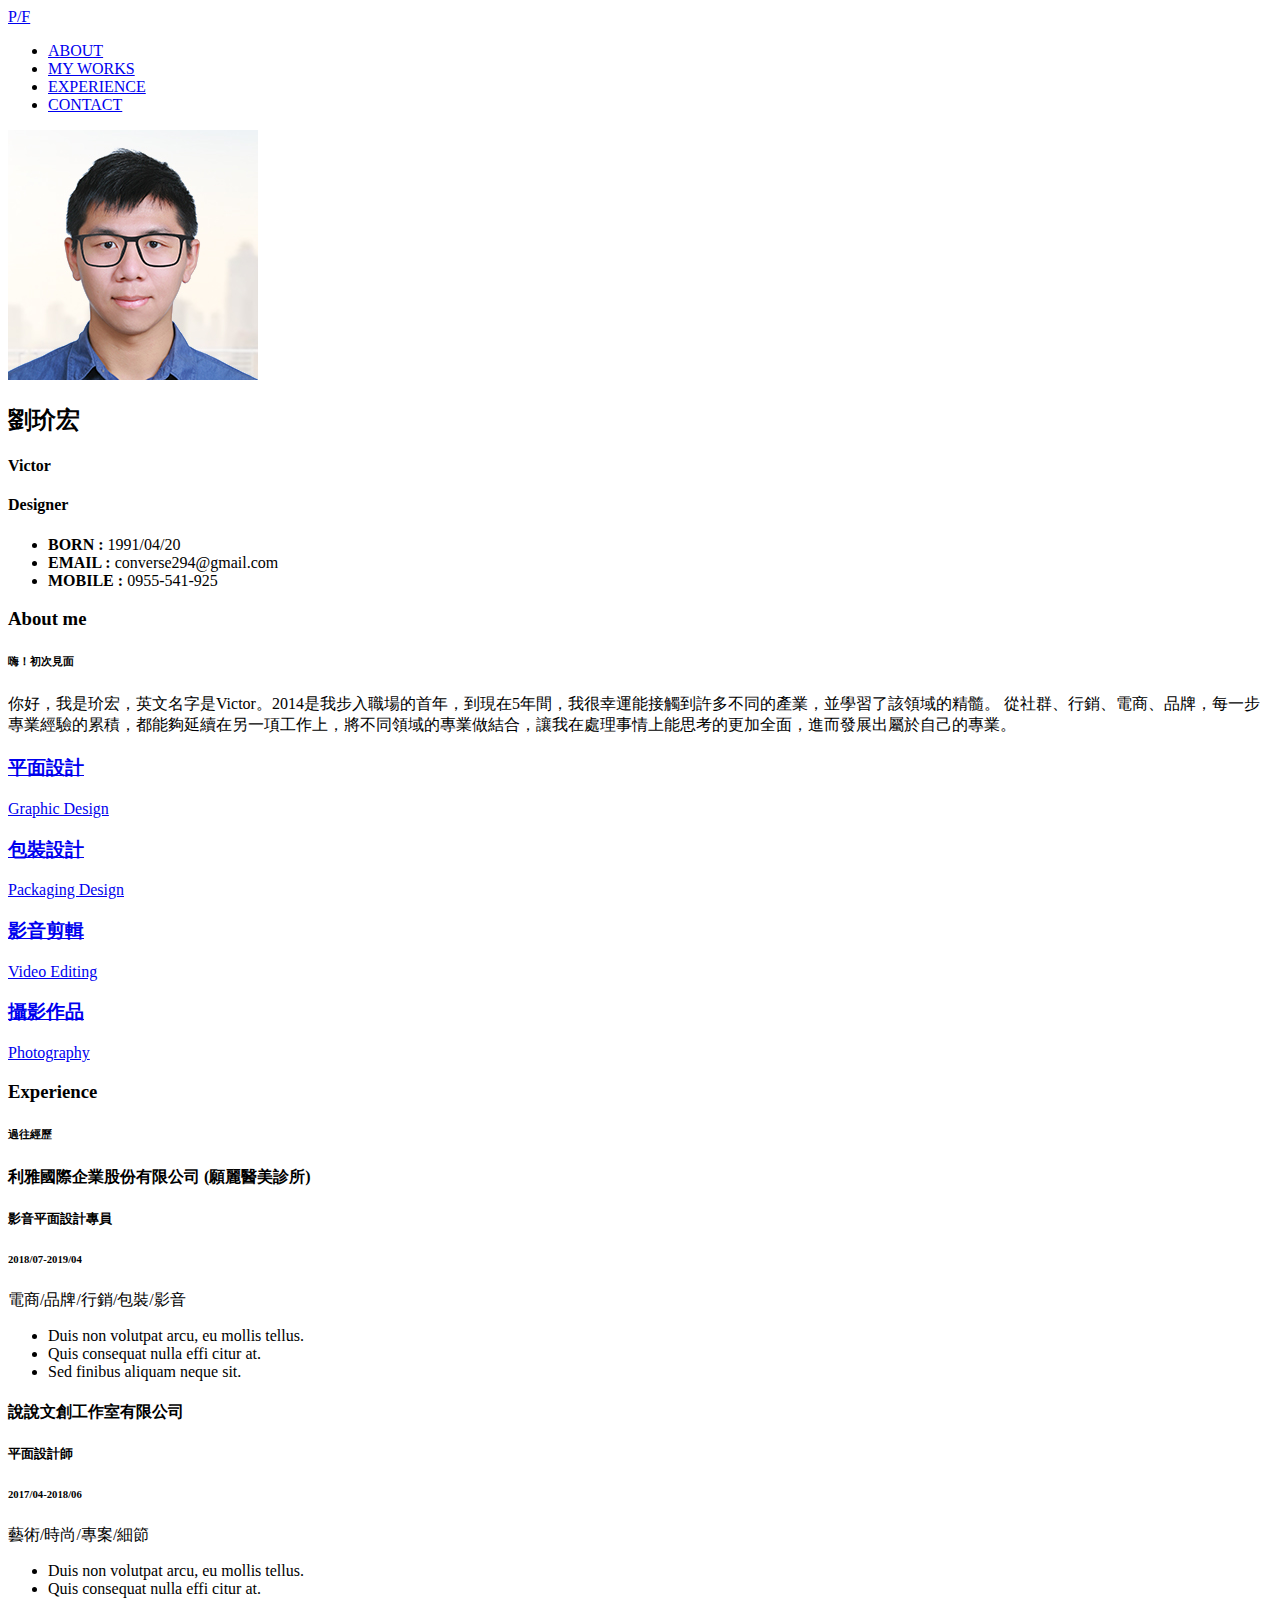
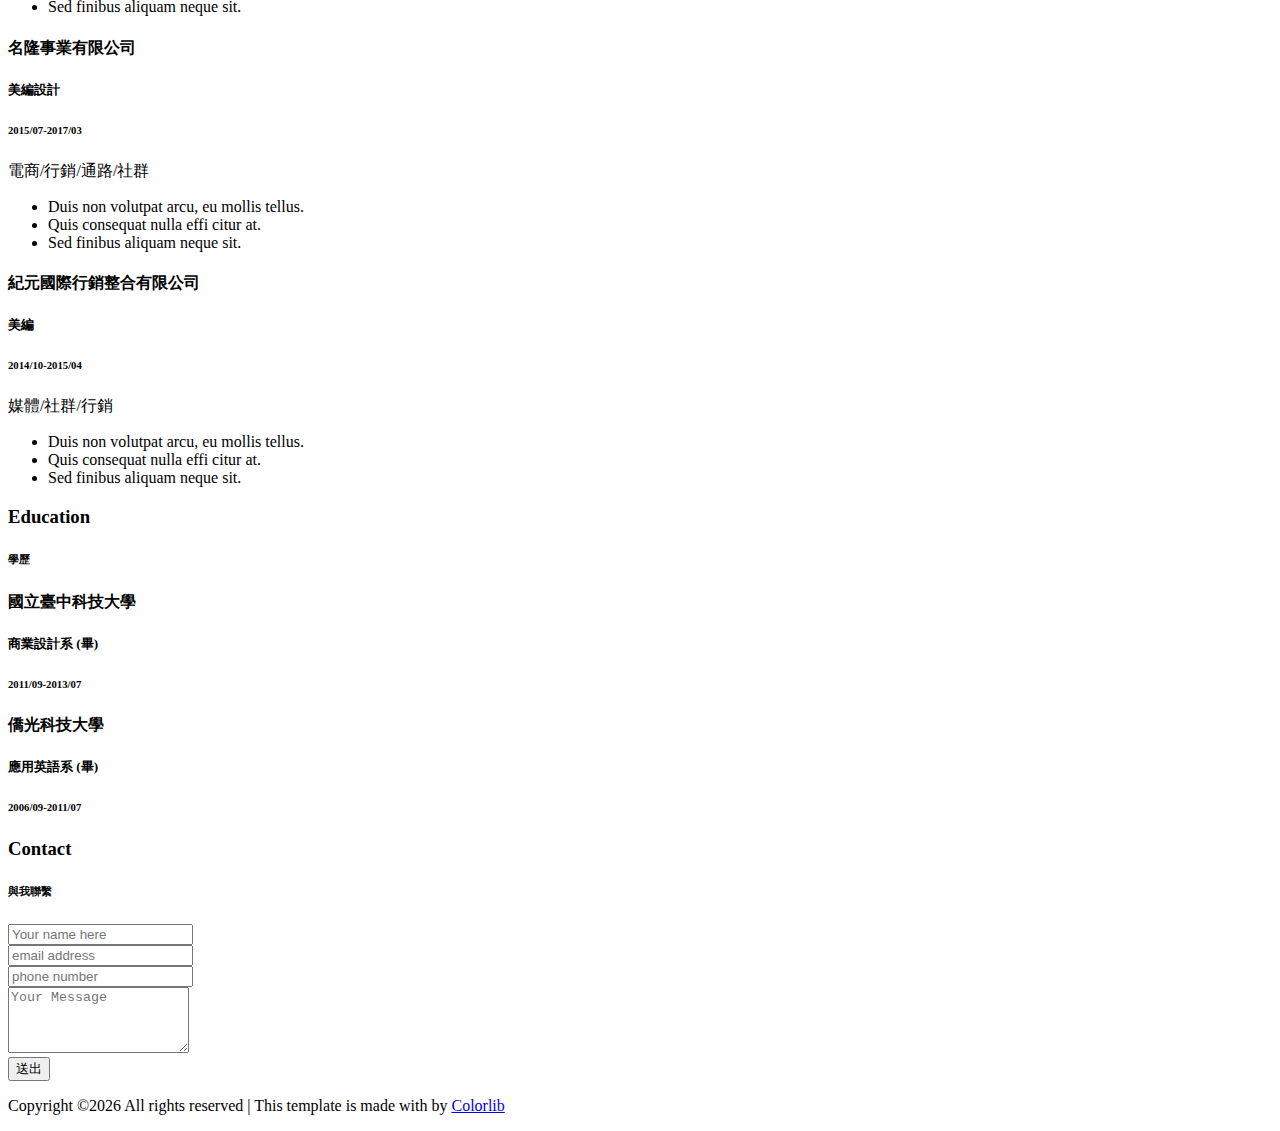
==== index.html @ 8703dfc8 "Add files via upload" ====
<!DOCTYPE HTML>
<html lang="en">
<head>
	<title>Victor's Portfolio</title>
	<meta http-equiv="X-UA-Compatible" content="IE=edge">
    <meta name="viewport" content="width=device-width, initial-scale=1">
	<meta charset="UTF-8">
	
	
	<!-- Font -->
	
	<link href="https://fonts.googleapis.com/css?family=Noto+Sans+TC&display=swap" rel="stylesheet">
	
	<!-- Stylesheets -->
	
	<link href="common-css/bootstrap.css" rel="stylesheet">
	
	<link href="common-css/ionicons.css" rel="stylesheet">
	
	<link href="common-css/fluidbox.min.css" rel="stylesheet">
	
	<link href="01-cv-portfolio/css/styles.css" rel="stylesheet">
	
	<link href="01-cv-portfolio/css/responsive.css" rel="stylesheet">
	
	<link rel="stylesheet" href="https://use.fontawesome.com/releases/v5.7.0/css/all.css" integrity="sha384-lZN37f5QGtY3VHgisS14W3ExzMWZxybE1SJSEsQp9S+oqd12jhcu+A56Ebc1zFSJ" crossorigin="anonymous">
	
</head>
<body>
	
<header class="main_h">

    <div class="row">
        <a class="logo" href="#">P/F</a>

        <div class="mobile-toggle">
            <span></span>
            <span></span>
            <span></span>
        </div>

        <nav>
            <ul>
                <li><a href="#about">ABOUT</a></li>
                <li><a href="works.html">MY WORKS</a></li>
                <li><a href="#experience">EXPERIENCE</a></li>
                <li><a href="#contact">CONTACT</a></li>
            </ul>
        </nav>

    </div> <!-- / row -->

</header>	

	
	<section class="intro-section">
		<div class="container">
			<div class="row">
				<div class="col-md-1 col-lg-2"></div>
				<div class="col-md-10 col-lg-8">
					<div class="intro">
						<div class="profile-img"><img src="images/profile-1-250x250.jpg" alt=""></div>
						<h2><b>劉玠宏</b></h2><p><h4>Victor</h4></p>
						<h4 class="font-yellow">Designer</h4>
						<ul class="information margin-tb-30">
							<li><b>BORN : </b>1991/04/20</li>
							<li><b>EMAIL : </b>converse294@gmail.com</li>
							<li><b>MOBILE : </b>0955-541-925</li>
						</ul>
					</div><!-- intro -->
				</div><!-- col-sm-8 -->
			</div><!-- row -->
		</div><!-- container -->
	</section><!-- intro-section -->
	

	
	<!-------->

	<!-------->
	
	<section class="about-section section" id="about">
		<div class="container">
			<div class="row">
				<div class="col-sm-4">
					<div class="heading">
						<h3><b>About me</b></h3>
						<h6 class="font-lite-black"><b>嗨！初次見面</b></h6>
					</div>
				</div><!-- col-sm-4 -->
				<div class="col-sm-8">
					<p class="margin-b-50">你好，我是玠宏，英文名字是Victor。2014是我步入職場的首年，到現在5年間，我很幸運能接觸到許多不同的產業，並學習了該領域的精髓。
						從社群、行銷、電商、品牌，每一步專業經驗的累積，都能夠延續在另一項工作上，將不同領域的專業做結合，讓我在處理事情上能思考的更加全面，進而發展出屬於自己的專業。</p>			
				</div><!-- col-sm-8 -->	
			</div><!-- row -->
		</div><!-- container -->
	</section><!-- about-section -->
		
	<section id="skills">
		<div class="row skills">
		<div class="col-md-3 text-center">
			<div class="icon">
				<i class="fab fa-accusoft"></i>
			</div>
			<a href="works.html">
			<h3>平面設計</h3>
			<p>Graphic Design</p>
			</a>
			</div>
		<div class="col-md-3 text-center">
			<div class="icon">
				<i class="fab fa-affiliatetheme"></i>
			</div>
			<a href="works.html">
			<h3>包裝設計</h3>
			<p>Packaging Design</p>
			</a>
			</div>
		<div class="col-md-3 text-center">
			<div class="icon">
				<i class="fas fa-cannabis"></i>
			</div>
			<a href="works.html">
			<h3>影音剪輯</h3>
			<p>Video Editing</p>
			</a>
			</div>
		<div class="col-md-3 text-center">
			<div class="icon">
				<i class="fas fa-cannabis"></i>
			</div>
			<a href="works.html">
			<h3>攝影作品</h3>
			<p>Photography</p>
			</a>
			</div>		
		
		</div>
		
				
</section>
	
	<section class="experience-section section" id="experience">
		<div class="container">
			<div class="row">
				<div class="col-sm-4">
					<div class="heading">
						<h3><b>Experience</b></h3>
						<h6 class="font-lite-black"><b>過往經歷</b></h6>
					</div>
				</div><!-- col-sm-4 -->
				<div class="col-sm-8">
				
					<div class="experience margin-b-50">
						<h4><b>利雅國際企業股份有限公司 (願麗醫美診所)</b></h4>
						<h5 class="font-yellow"><b>影音平面設計專員</b></h5>
						<h6 class="margin-t-10">2018/07-2019/04</h6>
						<p class="font-semi-white margin-tb-30">電商/品牌/行銷/包裝/影音 </p>
						<ul class="list margin-b-30">
							<li>Duis non volutpat arcu, eu mollis tellus.</li>
							<li>Quis consequat nulla effi citur at.</li>
							<li>Sed finibus aliquam neque sit.</li>
						</ul>
					</div><!-- experience -->
					
					<div class="experience margin-b-50">
						<h4><b>說說文創工作室有限公司</b></h4>
						<h5 class="font-yellow"><b>平面設計師</b></h5>
						<h6 class="margin-t-10">2017/04-2018/06</h6>
						<p class="font-semi-white margin-tb-30">藝術/時尚/專案/細節 </p>
						<ul class="list margin-b-30">
							<li>Duis non volutpat arcu, eu mollis tellus.</li>
							<li>Quis consequat nulla effi citur at.</li>
							<li>Sed finibus aliquam neque sit.</li>
						</ul>
					</div><!-- experience -->
					
					<div class="experience margin-b-50">
						<h4><b>名隆事業有限公司</b></h4>
						<h5 class="font-yellow"><b>美編設計</b></h5>
						<h6 class="margin-t-10">2015/07-2017/03</h6>
						<p class="font-semi-white margin-tb-30">電商/行銷/通路/社群 </p>
						<ul class="list margin-b-30">
							<li>Duis non volutpat arcu, eu mollis tellus.</li>
							<li>Quis consequat nulla effi citur at.</li>
							<li>Sed finibus aliquam neque sit.</li>
						</ul>
					</div><!-- experience -->
					
					<div class="experience margin-b-50">
						<h4><b>紀元國際行銷整合有限公司</b></h4>
						<h5 class="font-yellow"><b>美編</b></h5>
						<h6 class="margin-t-10">2014/10-2015/04</h6>
						<p class="font-semi-white margin-tb-30">媒體/社群/行銷 </p>
						<ul class="list margin-b-30">
							<li>Duis non volutpat arcu, eu mollis tellus.</li>
							<li>Quis consequat nulla effi citur at.</li>
							<li>Sed finibus aliquam neque sit.</li>
						</ul>
					</div><!-- experience -->
					
				</div><!-- col-sm-8 -->
			</div><!-- row -->
		</div><!-- container -->
		
	</section><!-- experience-section -->
	
	<section class="education-section section">
		<div class="container">
			<div class="row">
				<div class="col-sm-4">
					<div class="heading">
						<h3><b>Education</b></h3>
						<h6 class="font-lite-black"><b>學歷</b></h6>
					</div>
				</div><!-- col-sm-4 -->
				<div class="col-sm-8">
					<div class="education-wrapper">
						<div class="education margin-b-50">
							<h4><b>國立臺中科技大學</b></h4>
							<h5 class="font-yellow"><b>商業設計系 (畢)</b></h5>
							<h6 class="font-lite-black margin-t-10">2011/09-2013/07</h6>
						</div><!-- education -->
						
						<div class="education margin-b-50">
							<h4><b>僑光科技大學</b></h4>
							<h5 class="font-yellow"><b>應用英語系 (畢)</b></h5>
							<h6 class="font-lite-black margin-t-10">2006/09-2011/07</h6>
						</div><!-- education -->
						
					</div><!-- education-wrapper -->
				</div><!-- col-sm-8 -->
			</div><!-- row -->
		</div><!-- container -->
		
	</section><!-- about-section -->
	

	<section class="education-section section" id="contact">
		<div class="container">
			<div class="row">
				<div class="col-sm-4">
					<div class="heading">
						<h3><b>Contact</b></h3>
						<h6 class="font-lite-black"><b>與我聯繫</b></h6>
					</div>
				</div><!-- col-sm-4 -->
		<div class="row">
		<div class="col-md">
		<form class="contact-form">
		<div class="form-group">
		<input type="text" class="form-control" placeholder="Your name here">
		</div>
		<div class="form-group">
		<input type="email" class="form-control" placeholder="email address">
		</div>
		<div class="form-group">
		<input id="telNo" type="tel" class="form-control" placeholder="phone number">
		</div>
		<div class="form-group">
		<textarea class="form-control" rows="4" placeholder="Your Message"></textarea> 
		</div>
			<button type="submit" class="btn btn-primary" >送出</button>
		</form>	
		</div>

		</div>
				
			</div><!-- row -->
		</div><!-- container -->
		
	</section><!-- about-section -->	
	
	
	<footer>
		<p class="copyright">
			<!-- Link back to Colorlib can't be removed. Template is licensed under CC BY 3.0. -->
Copyright &copy;<script>document.write(new Date().getFullYear());</script> All rights reserved | This template is made with <i class="ion-heart" aria-hidden="true"></i> by <a href="https://colorlib.com" target="_blank">Colorlib</a>
<!-- Link back to Colorlib can't be removed. Template is licensed under CC BY 3.0. -->
		</p>


	</footer>
	
	
	<!-- SCIPTS -->
	
	<script src="common-js/jquery-3.2.1.min.js"></script>
	
	<script src="common-js/tether.min.js"></script>
	
	<script src="common-js/bootstrap.js"></script>
	
	<script src="common-js/isotope.pkgd.min.js"></script>
	
	<script src="common-js/jquery.waypoints.min.js"></script>
	
	<script src="common-js/progressbar.min.js"></script>
	
	<script src="common-js/jquery.fluidbox.min.js"></script>
	
	<script src="common-js/scripts.js"></script>
	
	<script  src="script.js"></script>

</body>
</html>
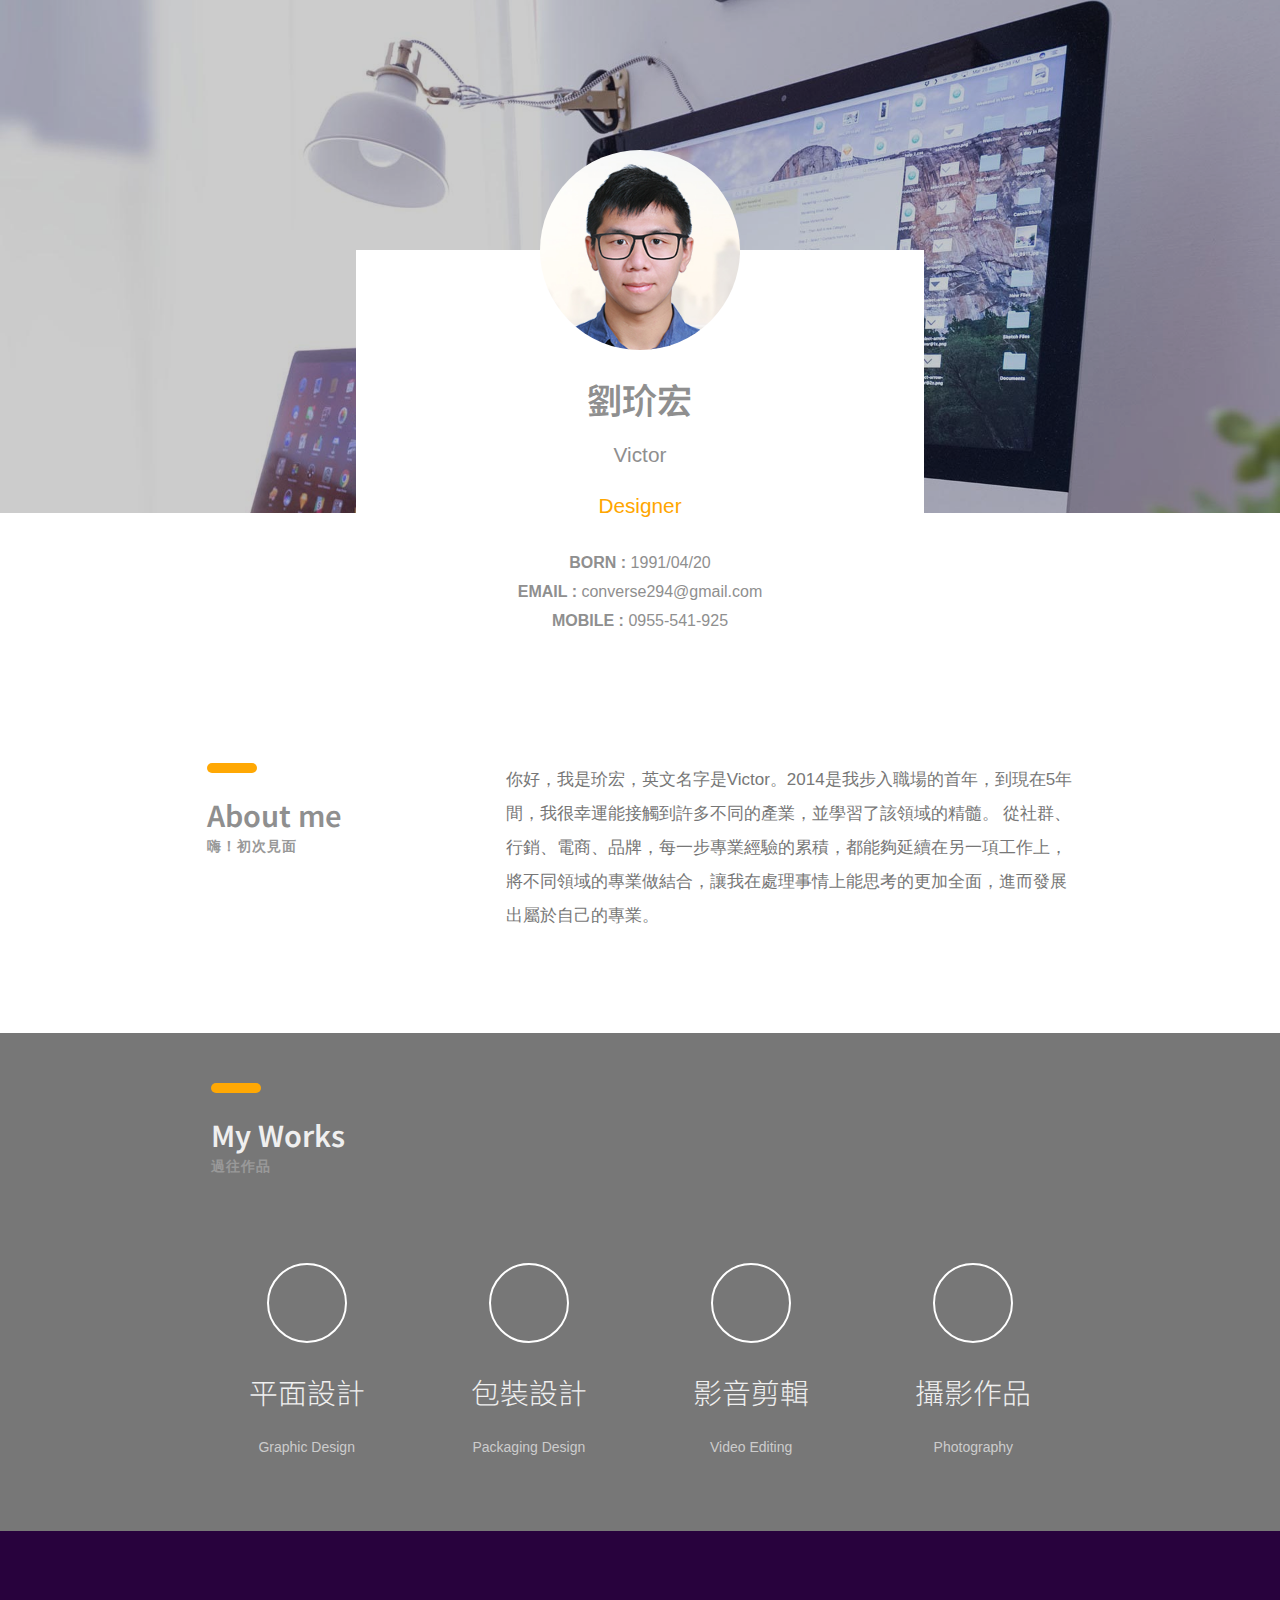
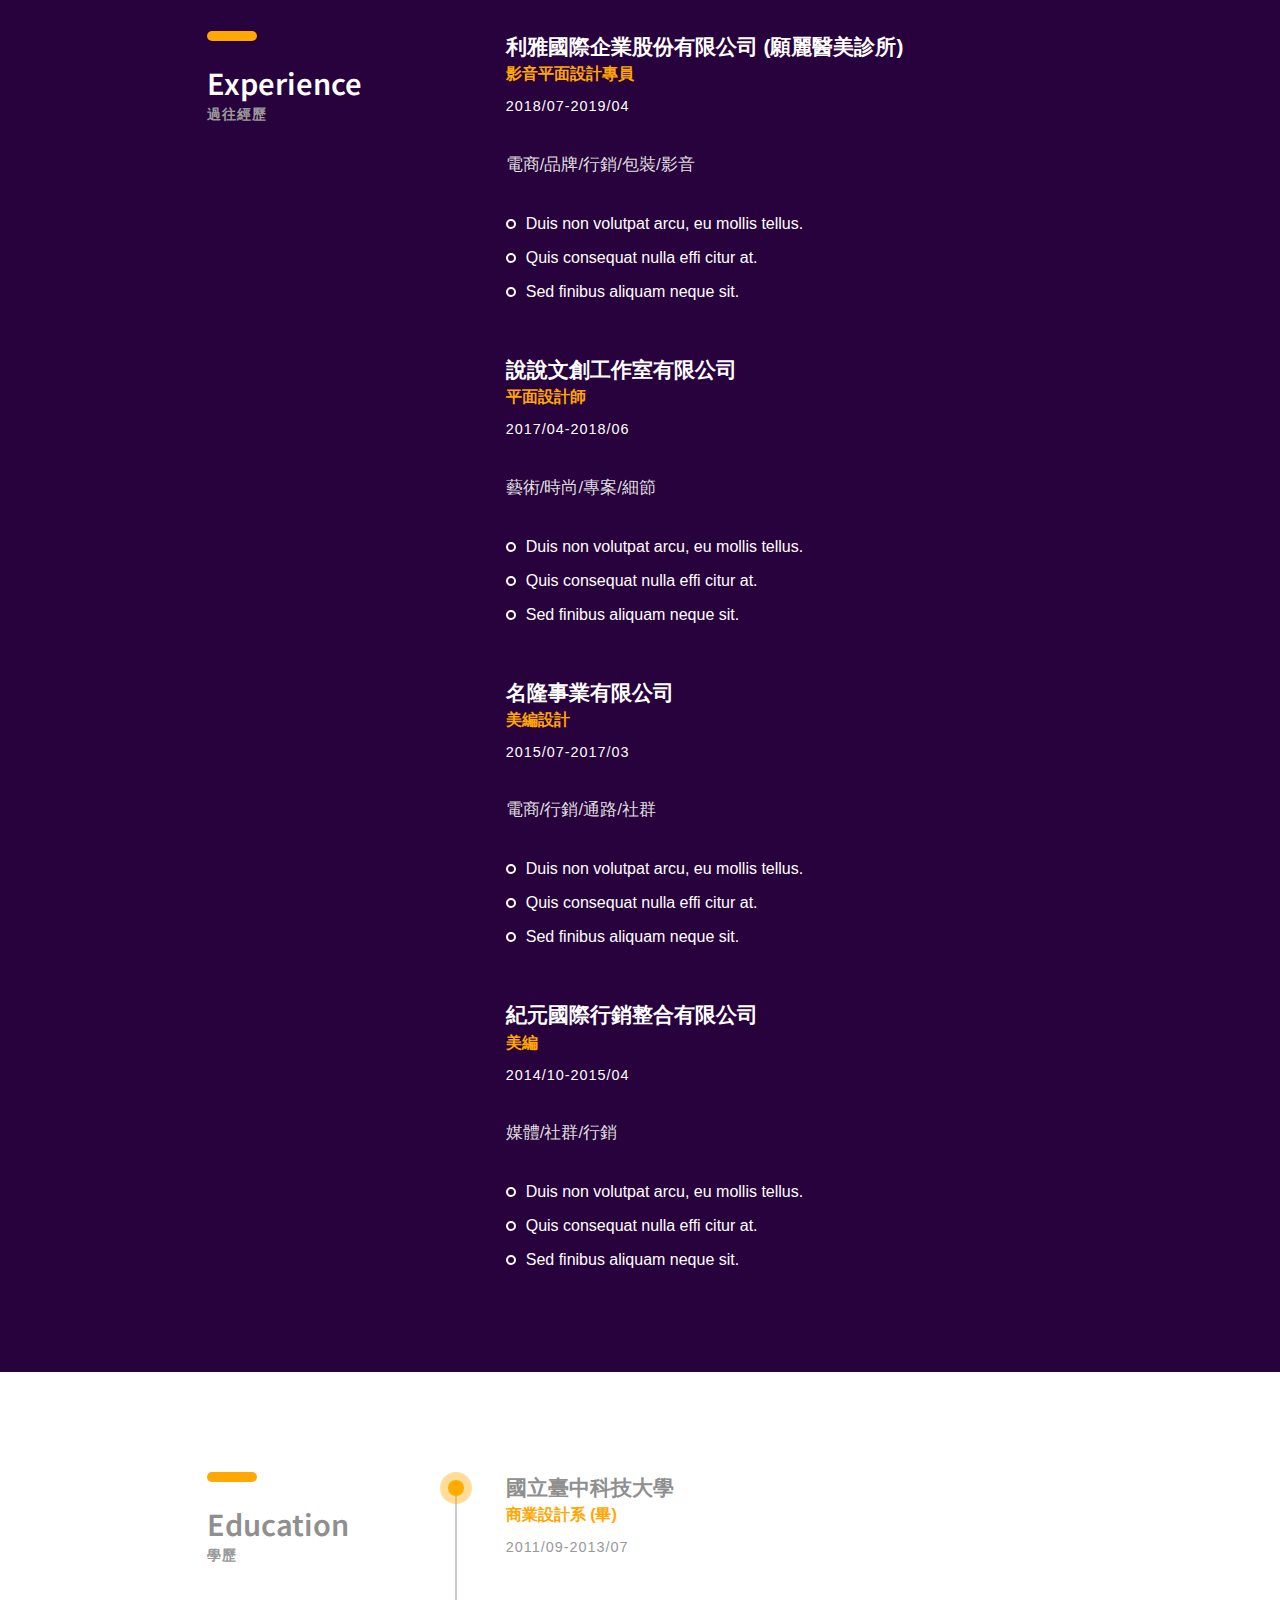
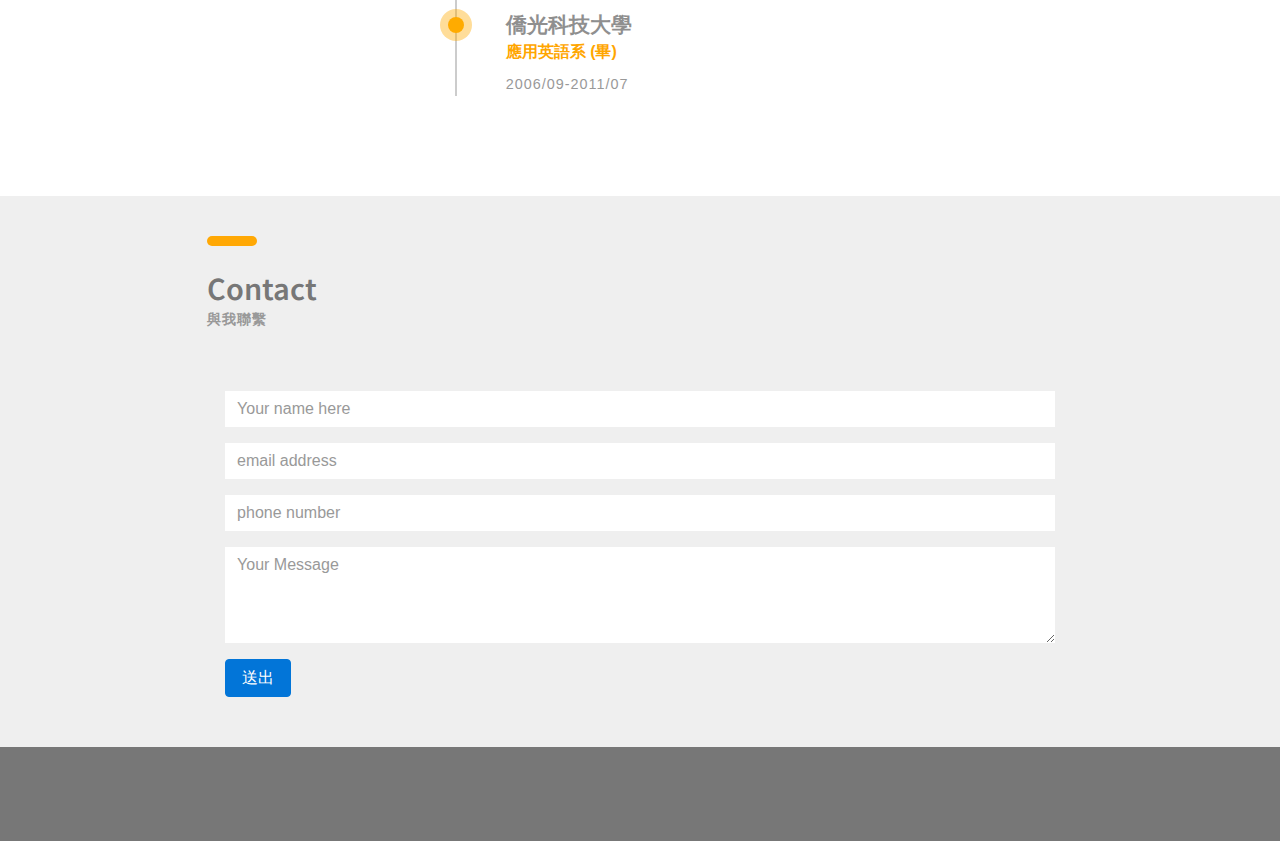
==== commit 7bb71345: "20190701" ====
--- a/index.html
+++ b/index.html
@@ -96,7 +96,16 @@
 		</div><!-- container -->
 	</section><!-- about-section -->
 		
-	<section id="skills">
+	<section class="about-section section" id="skills">
+		
+			<div class="row">
+				<div class="col-sm-4">
+					<div class="heading">
+						<h3><b>My Works</b></h3>
+						<h6 class="font-lite-black"><b>過往作品</b></h6>
+					</div>
+				</div><!-- col-sm-4 -->
+		</div>
 		<div class="row skills">
 		<div class="col-md-3 text-center">
 			<div class="icon">
@@ -125,7 +134,8 @@
 			<p>Video Editing</p>
 			</a>
 			</div>
-		<div class="col-md-3 text-center">
+		
+			<div class="col-md-3 text-center">
 			<div class="icon">
 				<i class="fas fa-cannabis"></i>
 			</div>
@@ -236,7 +246,7 @@
 	</section><!-- about-section -->
 	
 
-	<section class="education-section section" id="contact">
+	<section class="contact-section section" id="contact">
 		<div class="container">
 			<div class="row">
 				<div class="col-sm-4">
--- a/common-css/fluidbox.min.css
+++ b/common-css/fluidbox.min.css
@@ -0,0 +1,2 @@
+@-webkit-keyframes a{0%{-webkit-transform:translate(-50%,-50%) rotateX(0) rotateY(0);transform:translate(-50%,-50%) rotateX(0) rotateY(0)}50%{-webkit-transform:translate(-50%,-50%) rotateX(-180deg) rotateY(0);transform:translate(-50%,-50%) rotateX(-180deg) rotateY(0)}to{-webkit-transform:translate(-50%,-50%) rotateX(-180deg) rotateY(-180deg);transform:translate(-50%,-50%) rotateX(-180deg) rotateY(-180deg)}}@keyframes a{0%{-webkit-transform:translate(-50%,-50%) rotateX(0) rotateY(0);transform:translate(-50%,-50%) rotateX(0) rotateY(0)}50%{-webkit-transform:translate(-50%,-50%) rotateX(-180deg) rotateY(0);transform:translate(-50%,-50%) rotateX(-180deg) rotateY(0)}to{-webkit-transform:translate(-50%,-50%) rotateX(-180deg) rotateY(-180deg);transform:translate(-50%,-50%) rotateX(-180deg) rotateY(-180deg)}}.fluidbox{outline:none}.fluidbox__overlay{background-color:hsla(0,0%,100%,.85);cursor:pointer;cursor:zoom-out;opacity:0;pointer-events:none;position:fixed;top:-100%;left:0;bottom:-100%;right:0;-webkit-transition:all .5s ease-in-out;transition:all .5s ease-in-out}.fluidbox--opened .fluidbox__overlay{pointer-events:auto}.fluidbox__wrap{background-position:center center;background-size:cover;margin:0 auto;position:relative;-webkit-transition:all .5s ease-in-out;transition:all .5s ease-in-out}.fluidbox--closed .fluidbox__thumb,.fluidbox__thumb{-webkit-transition:opacity 0s ease-in-out 0s;transition:opacity 0s ease-in-out 0s}.fluidbox__ghost{background-size:100% 100%;background-position:center center;background-repeat:no-repeat;position:absolute;-webkit-transition:opacity 0s 0s,-webkit-transform .5s 0s;transition:opacity 0s 0s,-webkit-transform .5s 0s;transition:opacity 0s 0s,transform .5s 0s;transition:opacity 0s 0s,transform .5s 0s,-webkit-transform .5s 0s}.fluidbox--opened .fluidbox__ghost{cursor:pointer;cursor:zoom-out}.fluidbox--closed .fluidbox__ghost{-webkit-transition:opacity 0s .5s,-webkit-transform .5s 0s;transition:opacity 0s .5s,-webkit-transform .5s 0s;transition:opacity 0s .5s,transform .5s 0s;transition:opacity 0s .5s,transform .5s 0s,-webkit-transform .5s 0s}.fluidbox__loader{opacity:0;-webkit-perspective:200px;perspective:200px;pointer-events:none;position:absolute;top:0;left:0;bottom:0;right:0}.fluidbox__loader:before{background-color:hsla(0,0%,100%,.85);content:'';-webkit-transform-style:preserve-3d;transform-style:preserve-3d;position:absolute;top:50%;left:50%;width:20%;padding-bottom:20%;-webkit-transform:translate(-50%,-50%);transform:translate(-50%,-50%);-webkit-transition-property:-webkit-transform;transition-property:-webkit-transform;transition-property:transform;transition-property:transform,-webkit-transform;-webkit-transition-duration:.5s;transition-duration:.5s;-webkit-transition-delay:0s;transition-delay:0s}.fluidbox--loading .fluidbox__loader{opacity:1;-webkit-transition:opacity .5s ease-in-out .5s;transition:opacity .5s ease-in-out .5s}.fluidbox--loading .fluidbox__loader:before{-webkit-animation:a 1s 0s infinite ease-in-out forwards;animation:a 1s 0s infinite ease-in-out forwards}
+/*# sourceMappingURL=fluidbox.min.css.map */--- a/01-cv-portfolio/css/styles.css
+++ b/01-cv-portfolio/css/styles.css
@@ -0,0 +1,590 @@
+
+/*
+====================================================
+
+* 	[Master Stylesheet]
+	
+	Theme Name :  
+	Version    :  
+	Author     :  
+	Author URI :  
+
+====================================================
+
+	TOC
+	
+	1. PRIMARY STYLES
+	2. COMMONS FOR PAGE DESIGN
+	3. HEADER
+	4. INTRO SECTION
+	5. PORFOLIO SECTION
+	6. ABOUT SECTION
+	7. EXPERIENCE SECTION
+	8. EDUCATION SECTION
+	9. COUNTER SECTION
+	10. FOOTER
+
+====================================================
+
+
+/* ---------------------------------
+1. PRIMARY STYLES
+--------------------------------- */
+
+html{ font-size: 100%; height: 100%; overflow-x: hidden; margin: 0px;  padding: 0px; touch-action: manipulation; }
+
+
+body{ font-size: 16px; font-family: 'Noto Sans TC', sans-serif; width: 100%; height: 100%; margin: 0; font-weight: 400;
+	-webkit-font-smoothing: antialiased; -moz-osx-font-smoothing: grayscale; word-wrap: break-word; 
+	color: #333; }
+
+h1, h2, h3, h4, h5, h6, p, a, ul, span, li, img, inpot, button{ margin: 0; padding: 0; }
+
+h1,h2,h3,h4,h5,h6{ line-height: 1.5; font-weight: inherit; }
+
+h1,h2,h3{ font-family: 'Noto Sans TC', sans-serif; }
+
+p{ line-height: 1.6; font-size: 1.05em; font-weight: 400; color: #777; }
+
+h1{ font-size: 4em; line-height: 1; }
+h2{ font-size: 2.2em; line-height: 1.1; }
+h3{ font-size: 1.8em; }
+h4{ font-size: 1.3em; }
+h5{ font-size: 1em; }
+h6{ font-size: .9em; letter-spacing: 1px; }
+
+a, button{ display: inline-block; text-decoration: none; color: inherit; line-height: 1; 
+	-webkit-transition: all .25s ease-in-out; transition: all .25s ease-in-out; }
+
+a:focus, a:active, a:hover,
+button:focus, button:active, button:hover,
+a b.light-color:hover{ text-decoration: none; color: #FFA804; }
+
+b{ font-weight: 600; }
+
+img{ width: 100%; }
+
+li{ list-style: none; display: inline-block; }
+
+span{ display: inline-block; }
+
+button{ outline: 0; border: 0; background: none; cursor: pointer; }
+
+.icon{ font-size: 1.1em; display: inline-block; line-height: inherit; }
+
+[class^="icon-"]:before, [class*=" icon-"]:before{ line-height: inherit; }
+
+b.max-bold{ font-weight: 700; }
+
+/*------------自動收合nav bar-----------*/
+.main_h {
+  position: fixed;
+  top: 0px;
+  max-height: 70px;
+  z-index: 999;
+  width: 100%;
+  padding-top: 17px;
+  background: none;
+  overflow: hidden;
+  -webkit-transition: all 0.3s;
+  transition: all 0.3s;
+  opacity: 0;
+  top: -100px;
+  padding-bottom: 6px;
+  font-family: "Montserrat", sans-serif;
+}
+@media only screen and (max-width: 766px) {
+  .main_h {
+    padding-top: 25px;
+  }
+}
+
+.open-nav {
+  max-height: 400px !important;
+}
+.open-nav .mobile-toggle {
+  transform: rotate(-90deg);
+  -webkit-transform: rotate(-90deg);
+}
+
+.sticky {
+  background-color: rgba(255, 255, 255, 0.93);
+  opacity: 1;
+  top: 0px;
+  border-bottom: 1px solid gainsboro;
+}
+
+.logo {
+  width: 50px;
+  font-size: 25px;
+  color: #8f8f8f;
+  text-transform: uppercase;
+  float: left;
+  display: block;
+  margin-top: 0;
+  line-height: 1;
+  margin-bottom: 10px;
+}
+@media only screen and (max-width: 766px) {
+  .logo {
+    float: none;
+  }
+}
+
+nav {
+  float: right;
+  width: 60%;
+}
+@media only screen and (max-width: 766px) {
+  nav {
+    width: 100%;
+  }
+}
+nav ul {
+  list-style: none;
+  overflow: hidden;
+  text-align: right;
+  float: right;
+}
+@media only screen and (max-width: 766px) {
+  nav ul {
+    padding-top: 10px;
+    margin-bottom: 22px;
+    float: left;
+    text-align: center;
+    width: 100%;
+  }
+}
+nav ul li {
+  display: inline-block;
+  margin-left: 35px;
+  line-height: 1.5;
+}
+@media only screen and (max-width: 766px) {
+  nav ul li {
+    width: 100%;
+    padding: 7px 0;
+    margin: 0;
+  }
+}
+nav ul a {
+  color: #888888;
+  text-transform: uppercase;
+  font-size: 12px;
+}
+
+.mobile-toggle {
+  display: none;
+  cursor: pointer;
+  font-size: 20px;
+  position: absolute;
+  right: 22px;
+  top: 0;
+  width: 30px;
+  -webkit-transition: all 200ms ease-in;
+  -moz-transition: all 200ms ease-in;
+  transition: all 200ms ease-in;
+}
+@media only screen and (max-width: 766px) {
+  .mobile-toggle {
+    display: block;
+  }
+}
+.mobile-toggle span {
+  width: 30px;
+  height: 4px;
+  margin-bottom: 6px;
+  border-radius: 1000px;
+  background: #8f8f8f;
+  display: block;
+}
+
+.row {
+  width: 100%;
+  max-width: 940px;
+  margin: 0 auto;
+  position: relative;
+  padding: 0 2%;
+}
+
+* {
+  box-sizing: border-box;
+}
+
+body {
+  color: #8f8f8f;
+  background: white;
+  font-family: "Montserrat", sans-serif;
+  font-weight: 300;
+  -webkit-font-smoothing: antialiased;
+}
+
+a {
+  text-decoration: none;
+}
+
+h1 {
+  font-size: 30px;
+  line-height: 1.8;
+  text-transform: uppercase;
+  font-family: "Montserrat", sans-serif;
+}
+
+p {
+  margin-bottom: 20px;
+  font-size: 17px;
+  line-height: 2;
+}
+
+.content {
+  padding: 50px 2% 250px;
+}
+
+
+.hero h1 {
+  font-size: 50px;
+  line-height: 1.3;
+}
+.hero h1 span {
+  font-size: 25px;
+  color: #e8f380;
+  border-bottom: 2px solid #e8f380;
+  padding-bottom: 12px;
+  line-height: 3;
+}
+
+.mouse {
+  display: block;
+  margin: 0 auto;
+  width: 26px;
+  height: 46px;
+  border-radius: 13px;
+  border: 2px solid #e8f380;
+  position: absolute;
+  bottom: 40px;
+  position: absolute;
+  left: 50%;
+  margin-left: -26px;
+}
+.mouse span {
+  display: block;
+  margin: 6px auto;
+  width: 2px;
+  height: 2px;
+  border-radius: 4px;
+  background: #e8f380;
+  border: 1px solid transparent;
+  -webkit-animation-duration: 1s;
+  animation-duration: 1s;
+  -webkit-animation-fill-mode: both;
+  animation-fill-mode: both;
+  -webkit-animation-iteration-count: infinite;
+  animation-iteration-count: infinite;
+  -webkit-animation-name: scroll;
+  animation-name: scroll;
+}
+
+@-webkit-keyframes scroll {
+  0% {
+    opacity: 1;
+    -webkit-transform: translateY(0);
+    transform: translateY(0);
+  }
+
+  100% {
+    opacity: 0;
+    -webkit-transform: translateY(20px);
+    transform: translateY(20px);
+  }
+}
+@keyframes scroll {
+  0% {
+    opacity: 1;
+    -webkit-transform: translateY(0);
+    -ms-transform: translateY(0);
+    transform: translateY(0);
+  }
+
+  100% {
+    opacity: 0;
+    -webkit-transform: translateY(20px);
+    -ms-transform: translateY(20px);
+    transform: translateY(20px);
+  }
+}
+
+
+
+
+#skills
+{
+	background-color: #777777;
+	background-size: cover;
+	background-position: center;
+	color: #efefef !important;
+	background-attachment: fixed;
+	padding-top: 50px;
+	padding-bottom: 50px;
+}
+#skills h1
+{
+	text-align: center;
+	color: #efefef !important;
+	padding-bottom: 10px;
+}
+#skills h1::after
+{
+	content: '';
+	background: #efefef;
+	display: block;
+	height: 3px;
+	width: 170px;
+	margin: 20px auto 5px;
+}
+.skills
+{
+	margin-top: 5px;
+}
+.icon
+{
+	font-size: 40px;
+	margin: 20px auto;
+	padding: 8px;
+	height: 80px;
+	width: 80px;
+	border: 2px solid #fff;
+	border-radius: 50%;
+}
+.skills p
+{
+	font-size: 14px;
+	margin-top: 20px;
+	color: #ccc;
+}
+.skills .col-md-3:hover{
+	background: #28023c;
+	curosr: pointer;
+	transition: 0.8s;
+}
+
+
+
+/* ---------------------------------
+2. COMMONS FOR PAGE DESIGN
+--------------------------------- */
+
+.section{ padding: 100px 0 50px; }
+
+.section .heading{ margin-bottom: 60px; }
+
+.section .heading:before{ content:''; height: 10px; width: 50px; border-radius: 5px;
+	margin-bottom: 20px; display: block; background: #FFA804; }
+
+.section .mainheading{ margin-bottom: 60px; }
+
+.section .mainheading:before{ content:''; height: 6px; width: auto; border-radius: 5px;
+	margin: 0px auto; display: block; background: #FFA804;  }
+	
+.margin-t-10{ margin-top: 10px; }
+
+.margin-b-30{ margin-bottom: 30px; }
+.margin-b-50{ margin-bottom: 50px; }
+
+.margin-tb-30{ margin-top: 30px; margin-bottom: 30px; }
+
+.font-yellow{ color: #FFA600; }
+
+.font-semi-white{ color: #ddd; }
+
+.font-lite-black{ color: #999; }
+
+
+/* ---------------------------------
+3. HEADER
+--------------------------------- */
+
+
+header{ position: absolute; top: 30px; left: 0; right: 0; z-index: 100; }
+
+header .heading-wrapper{ border-radius: 5px; padding: 30px 40px 20px; background: #FFAD01; color: #fff; }
+
+header .info{ margin-bottom: 10px; }
+
+header .info .icon{ float: left; font-size: 30px; }
+
+header .info .right-area{ margin-left: 45px; }
+
+header .downlad-btn{ padding: 15px 30px; border-radius: 4px; float: right; margin-top: 30px;
+	box-shadow: inset 0 0px 4px rgba(0,0,0,.3); background: #FFAD01; color: #fff; 
+	-webkit-transition: all .2s ease; transition: all .2s ease; }
+
+header .downlad-btn:hover{ -webkit-transform: translateY(-4px); transform: translateY(-4px); }
+
+
+
+
+/* ---------------------------------
+4. INTRO SECTION
+--------------------------------- */
+
+.intro-section{ padding-top: 150px; position: relative; background-size: cover; 
+	z-index: 1;background-image: url(../../images/slider-1-1920x1080.jpg); }
+
+.intro-section:before{ content:''; z-index: -1; position: absolute; top: 0; bottom: 0; left: 0; 
+	right: 0; background: rgba(0,0,0, .2); }
+	
+.intro-section:after{ content: ''; position: absolute; bottom: 0; left: 0; right: 0;
+	height: 150px; z-index: -1; background: #fff; }
+
+.intro{ padding: 0 20px; margin-top: 100px; text-align: center; background: #fff; }
+
+.intro .profile-img{ height: 200px; width: 200px; border-radius: 100px; margin: 0 auto; 
+	overflow: hidden; position: relative; top: -100px; margin-bottom: -70px;  }
+
+.intro .information > li{ display: block; margin: 5px 0; }
+
+
+/* ---------------------------------
+5. PORFOLIO SECTION
+--------------------------------- */
+
+.portfolio-section{ padding-bottom: 0; }
+
+.portfolio-section .portfolioFilter{ margin-top: 5px; margin-bottom: 20px; color: #666; }
+
+.portfolio-section .portfolioFilter a{ margin: 30px 100px 0 0; }
+
+.portfolio-section .portfolioFilter a.current{  color: #FFA804; }
+
+.portfolio-section .portfolioContainer{ margin-left: -15px; margin-right: -15px; }
+
+.portfolio-section .p-item{ width: 33.333%; padding: 0 7.5px 0px; margin-top: 15px; }
+
+.portfolio-section .p-item a{ display: inline; }
+
+.portfolio-section .p-item.p-item-2 .img:first-child{ float: left; width: 50%; padding-right: 7.5px; }
+
+.portfolio-section .p-item.p-item-2 .img:last-child{ float: right; width: 50%; padding-left: 7.5px; }
+
+
+
+.portfolio-section .mainportfolioFilter{ margin-top: 5px; margin-bottom: 20px; color: #666; }
+
+.portfolio-section .mainportfolioFilter a{ margin: 0 100px 0 0; }
+
+.portfolio-section .mainportfolioFilter a.current{ text-align: center; color: #FFA804; }
+
+
+
+
+/* ---------------------------------
+6. ABOUT SECTION
+--------------------------------- */
+
+.radial-progress{ position: relative; max-width: 200px; margin: 0 auto; }
+
+.radial-progress .progressbar-text{ font-size: 2.2em; font-weight: 500; 
+	padding-bottom: 25px!important; color: #333!important; }
+
+.radial-progress .progressbar-text:after{ content:'%'; }
+
+.radial-progress .progress-title{ position: absolute; top: 50%; left: 50%; width: 100%;
+	letter-spacing: 0; text-align: center; transform: translate(-50%, 15px); color: #777; }
+
+	
+
+/* ---------------------------------
+7. EXPERIENCE SECTION
+--------------------------------- */
+
+.experience-section{ background: #28023D; color: #fff; }
+
+.experience .list > li{ display: block; position: relative; margin-bottom: 10px; padding-left: 20px; }
+
+.experience .list > li:before{ content: ''; position: absolute; top: 50%; left: 0; height: 10px; 
+	width: 10px; margin-top: -5px; display: block; border-radius: 10px; border: 2px solid #fff; }
+
+	
+/* ---------------------------------
+8. EDUCATION SECTION
+--------------------------------- */
+
+.education-wrapper{ position: relative; }
+
+.education-wrapper:after{ content:''; position: absolute; top: 8px; bottom: 0; left: -51px;
+	width: 2px; background: #ccc; }
+
+.education-wrapper .education{ position: relative; }
+
+.education-wrapper .education:after{ content:''; position: absolute; top: 8px; left: -58px; width: 16px; 
+	height: 16px; border-radius: 10px; z-index: 1;
+	box-shadow: 0 0 0 8px rgba(255,171,0, .4); background: #FFAB00; }
+	
+	
+/* ---------------------------------
+9. COUNTER SECTION
+--------------------------------- */
+
+.counter-section{ position: relative; padding: 100px 0 70px; background-size: cover; z-index: 1; 
+	background-image: url(../../images/slider-2-1920x600.jpg); color: #fff; }
+
+.counter-section:after{ content:''; z-index: -1; position: absolute; top: 0; bottom: 0; left: 0; 
+	right: 0; background: rgba(0,0,0, .2); }
+
+.counter{ position: relative; }
+	
+.counter .title{ text-align: right; margin-right: 130px; }
+
+.counter .desc{ position: absolute; bottom: 4px; right: 0px; width: 110px; }
+
+
+/* RADIAL PREOGRESS SECTION */
+
+
+.radial-progress{ position: relative; max-width: 200px; margin: 0 auto; }
+
+.radial-progress .progressbar-text{ font-size: 2.2em; font-weight: 500; 
+	padding-bottom: 25px!important; color: #333!important; }
+
+.radial-progress .progressbar-text:after{ content:'%'; }
+
+.radial-progress .progress-title{ position: absolute; top: 50%; left: 50%; width: 100%;
+	letter-spacing: 0; text-align: center; transform: translate(-50%, 15px); color: #777; }
+
+/*------Get in touch-----*/
+#contact
+{
+	background: #efefef;
+	padding-top: 40px;
+	padding-bottom: 50px;
+	color: #777;
+}
+.contact-form
+{
+	padding-top: 0px;
+}
+.form-control
+{
+	border-radius: 0 !important;
+	border: none !important;
+	padding-top: -10px;
+}
+::placeholder
+{
+	color: #999 !important;
+	
+}
+.follow
+{
+	background: #fff;
+	padding: 10px;
+	margin: 15px;
+}
+
+	
+/* ---------------------------------
+10. FOOTER
+--------------------------------- */
+
+.copyright{ text-align: center; padding: 30px 0; background: #777777; }
+
--- a/01-cv-portfolio/css/responsive.css
+++ b/01-cv-portfolio/css/responsive.css
@@ -0,0 +1,156 @@
+
+
+/* Screens Resolution : 992px
+-------------------------------------------------------------------------- */
+@media only screen and (max-width: 1200px) {
+	/* ---------------------------------
+	9. COUNTER SECTION
+	--------------------------------- */
+
+	.counter-section{ text-align: center; padding: 50px 0 20px; }
+
+	.counter{ display: inline-block; }
+	
+	.counter .desc{ text-align: left; }
+}
+
+/* Screens Resolution : 992px
+-------------------------------------------------------------------------- */
+@media only screen and (max-width: 992px) {
+	
+	/* ---------------------------------
+	4. INTRO SECTION
+	--------------------------------- */
+
+	.intro-section{ padding-top: 250px; }
+	
+}
+
+/* Screens Resolution : 767px
+-------------------------------------------------------------------------- */
+@media only screen and (max-width: 767px) {
+	
+	/* ---------------------------------
+	1. PRIMARY STYLES
+	--------------------------------- */
+
+	p{ line-height: 1.4; }
+
+	h1{ font-size: 3em; }
+	h2{ font-size: 2em; }
+	h3{ font-size: 1.8em; }
+
+
+	
+	/* ---------------------------------
+	2. COMMONS FOR PAGE DESIGN
+	--------------------------------- */
+
+	.section{ padding: 50px 0 0px; }
+
+	.section .heading{ margin-bottom: 30px; }
+
+	
+	/* ---------------------------------
+	4. INTRO SECTION
+	--------------------------------- */
+
+	.intro-section{ padding-top: 50px; }
+
+
+	/* ---------------------------------
+	5. PORFOLIO SECTION
+	--------------------------------- */
+
+	.portfolio-section{ padding-bottom: 0; }
+	
+	.portfolio-section .portfolioFilter{ margin: 0px 0 10px; }
+	
+	.portfolio-section .portfolioContainer{ margin-left: 0; margin-right: 0; }
+
+	.portfolio-section .p-item{ width: 50%; padding: 0 15px 0px; }
+
+	.portfolio-section .p-item{ max-width: 400px; }
+
+	
+	/* ---------------------------------
+	8. EDUCATION SECTION
+	--------------------------------- */
+	
+	.education-wrapper:after,
+	.education-wrapper .education:after{ display: none; }
+
+}
+
+/* Screens Resolution : 575px
+-------------------------------------------------------------------------- */
+@media only screen and (max-width: 575px) {
+	
+	/* ---------------------------------
+	1. PRIMARY STYLES
+	--------------------------------- */
+
+	body{ font-size: 14px;  }
+	
+
+	/* ---------------------------------
+	5. PORFOLIO SECTION
+	--------------------------------- */
+	
+	.portfolio-section .p-item{ width: 100%; }
+	
+}
+
+/* Screens Resolution : 479px
+-------------------------------------------------------------------------- */
+@media only screen and (max-width: 479px) {
+
+
+}
+
+/* Screens Resolution : 359px
+-------------------------------------------------------------------------- */
+@media only screen and (max-width: 359px) {
+	
+	/* ---------------------------------
+	3. HEADER
+	--------------------------------- */
+
+	header .heading-wrapper{  padding: 30px 20px 20px; }
+
+	header .info .icon{ font-size: 25px; }
+
+	header .info .right-area{ margin-left: 35px; }
+
+}
+
+/* Screens Resolution : 290px
+-------------------------------------------------------------------------- */
+@media only screen and (max-width: 290px) {
+
+	
+}
+
+/* Screens Resolution : 290px
+-------------------------------------------------------------------------- */
+@media only screen and (max-width: 260px) {
+	
+	/* ---------------------------------
+	3. HEADER
+	--------------------------------- */
+
+	header .heading-wrapper{  padding: 10px 15px 0px; }
+
+	header .info .icon{ font-size: 15px; }
+
+	header .info .right-area{ margin-left: 20px; }
+	
+	/* ---------------------------------
+	4. INTRO SECTION
+	--------------------------------- */
+
+	.intro .profile-img{ width: 80%; height: auto; top: 0; margin-bottom: 10px; }
+	
+	.intro{ padding: 20px 10px 0; margin-right: -15px; margin-left: -15px; }
+	
+}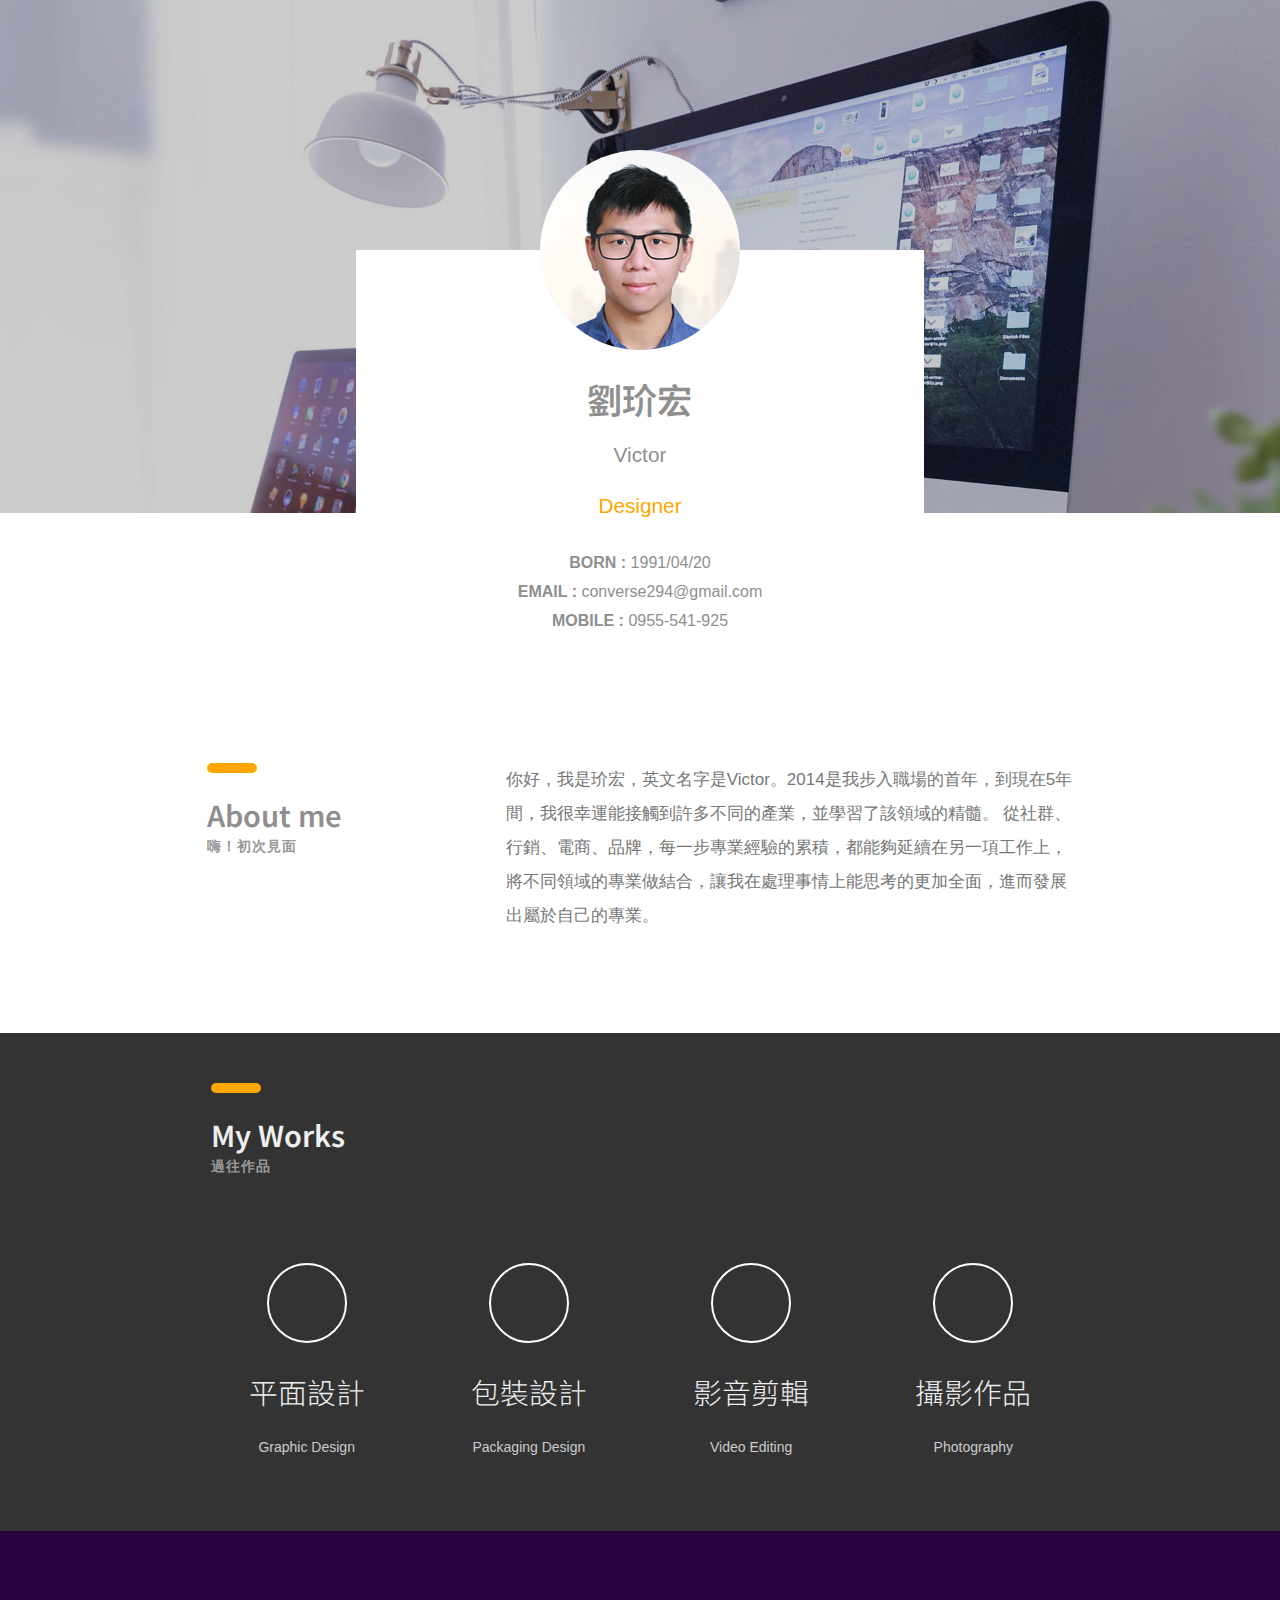
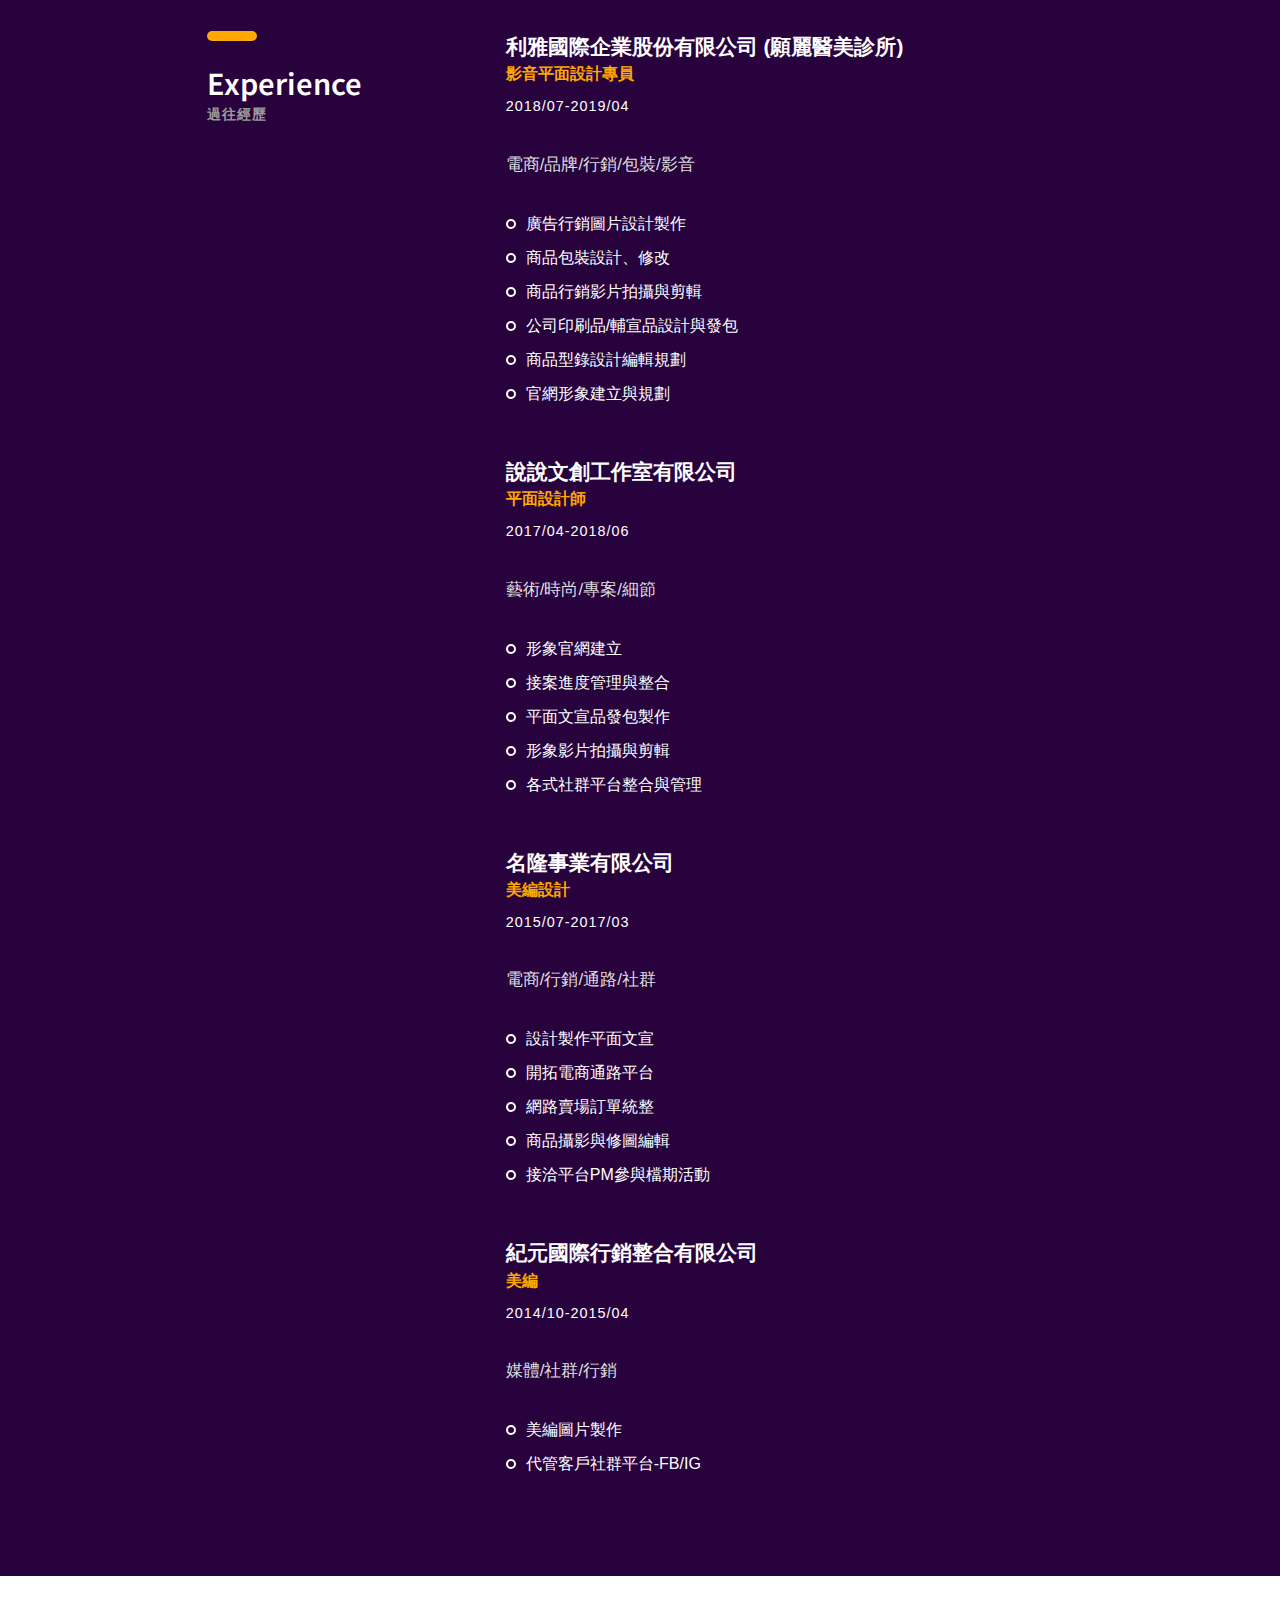
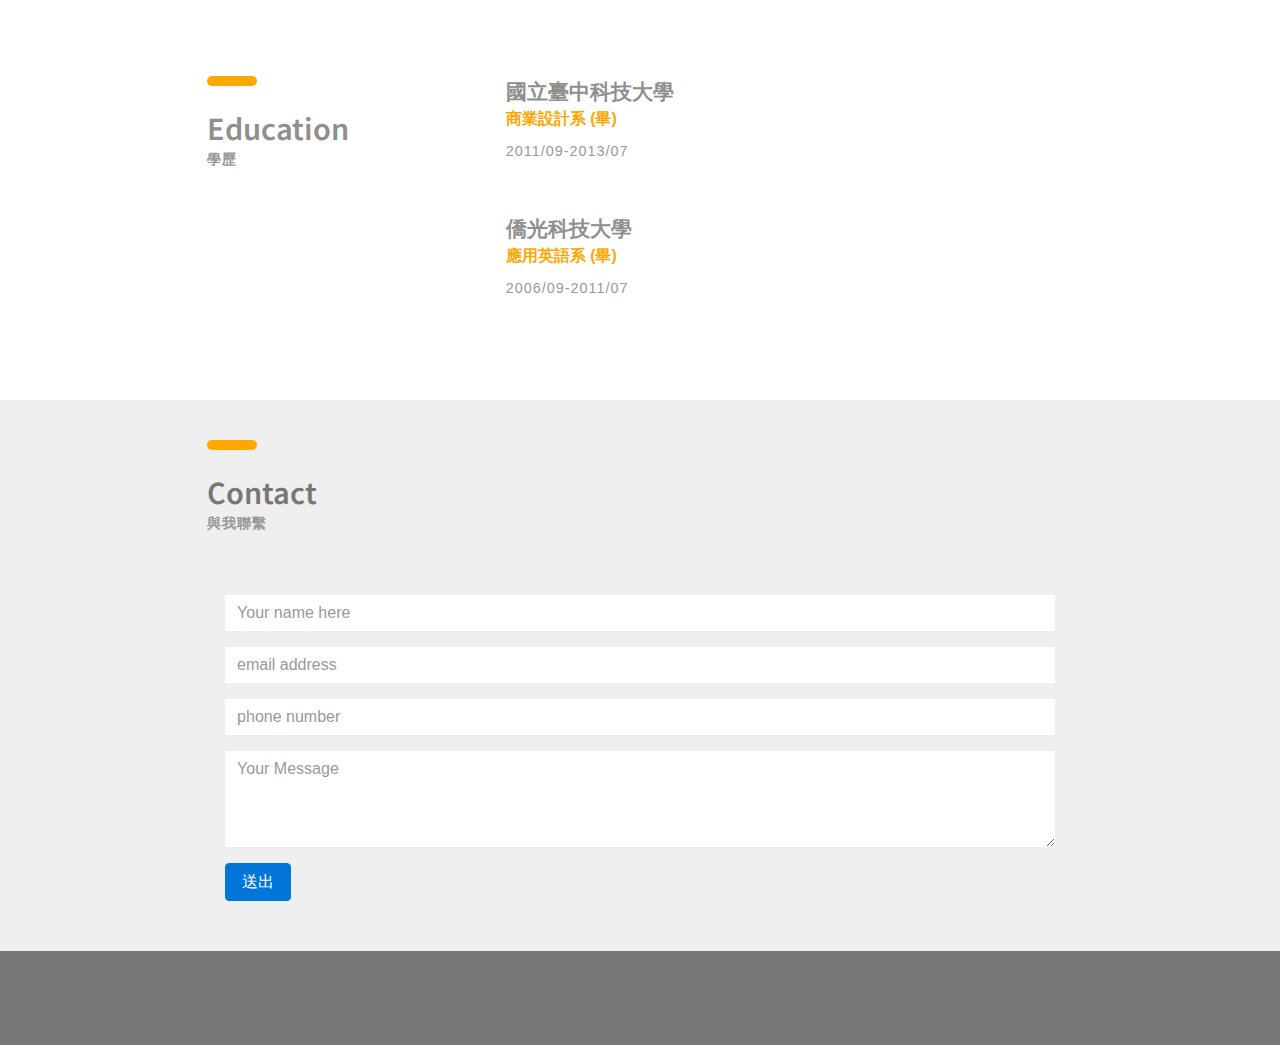
==== commit fc10edc6: "0701" ====
--- a/index.html
+++ b/index.html
@@ -167,9 +167,12 @@
 						<h6 class="margin-t-10">2018/07-2019/04</h6>
 						<p class="font-semi-white margin-tb-30">電商/品牌/行銷/包裝/影音 </p>
 						<ul class="list margin-b-30">
-							<li>Duis non volutpat arcu, eu mollis tellus.</li>
-							<li>Quis consequat nulla effi citur at.</li>
-							<li>Sed finibus aliquam neque sit.</li>
+							<li>廣告行銷圖片設計製作</li>
+							<li>商品包裝設計、修改</li>
+							<li>商品行銷影片拍攝與剪輯</li>
+							<li>公司印刷品/輔宣品設計與發包</li>
+							<li>商品型錄設計編輯規劃</li>
+							<li>官網形象建立與規劃</li>
 						</ul>
 					</div><!-- experience -->
 					
@@ -179,9 +182,11 @@
 						<h6 class="margin-t-10">2017/04-2018/06</h6>
 						<p class="font-semi-white margin-tb-30">藝術/時尚/專案/細節 </p>
 						<ul class="list margin-b-30">
-							<li>Duis non volutpat arcu, eu mollis tellus.</li>
-							<li>Quis consequat nulla effi citur at.</li>
-							<li>Sed finibus aliquam neque sit.</li>
+							<li>形象官網建立</li>
+							<li>接案進度管理與整合</li>
+							<li>平面文宣品發包製作</li>
+							<li>形象影片拍攝與剪輯</li>
+							<li>各式社群平台整合與管理</li>
 						</ul>
 					</div><!-- experience -->
 					
@@ -191,9 +196,11 @@
 						<h6 class="margin-t-10">2015/07-2017/03</h6>
 						<p class="font-semi-white margin-tb-30">電商/行銷/通路/社群 </p>
 						<ul class="list margin-b-30">
-							<li>Duis non volutpat arcu, eu mollis tellus.</li>
-							<li>Quis consequat nulla effi citur at.</li>
-							<li>Sed finibus aliquam neque sit.</li>
+							<li>設計製作平面文宣</li>
+							<li>開拓電商通路平台</li>
+							<li>網路賣場訂單統整</li>
+							<li>商品攝影與修圖編輯</li>
+							<li>接洽平台PM參與檔期活動</li>
 						</ul>
 					</div><!-- experience -->
 					
@@ -203,9 +210,8 @@
 						<h6 class="margin-t-10">2014/10-2015/04</h6>
 						<p class="font-semi-white margin-tb-30">媒體/社群/行銷 </p>
 						<ul class="list margin-b-30">
-							<li>Duis non volutpat arcu, eu mollis tellus.</li>
-							<li>Quis consequat nulla effi citur at.</li>
-							<li>Sed finibus aliquam neque sit.</li>
+							<li>美編圖片製作</li>
+							<li>代管客戶社群平台-FB/IG</li>
 						</ul>
 					</div><!-- experience -->
 					
--- a/01-cv-portfolio/css/styles.css
+++ b/01-cv-portfolio/css/styles.css
@@ -318,7 +318,8 @@
 
 #skills
 {
-	background-color: #777777;
+	background-color: #333333;
+	background-image: linear-gradient(rgba(0,0,0,0.8),rgba(0,0,0,0.8)),url(../../images/skill-background.jpeg);
 	background-size: cover;
 	background-position: center;
 	color: #efefef !important;
@@ -509,14 +510,14 @@
 8. EDUCATION SECTION
 --------------------------------- */
 
-.education-wrapper{ position: relative; }
-
-.education-wrapper:after{ content:''; position: absolute; top: 8px; bottom: 0; left: -51px;
+.contact-wrapper{ position: relative; }
+
+.contact-wrapper:after{ content:''; position: absolute; top: 8px; bottom: 0; left: -51px;
 	width: 2px; background: #ccc; }
 
-.education-wrapper .education{ position: relative; }
-
-.education-wrapper .education:after{ content:''; position: absolute; top: 8px; left: -58px; width: 16px; 
+.contact-wrapper .contact{ position: relative; }
+
+.contact-wrapper .education:after{ content:''; position: absolute; top: 8px; left: -58px; width: 16px; 
 	height: 16px; border-radius: 10px; z-index: 1;
 	box-shadow: 0 0 0 8px rgba(255,171,0, .4); background: #FFAB00; }
 	
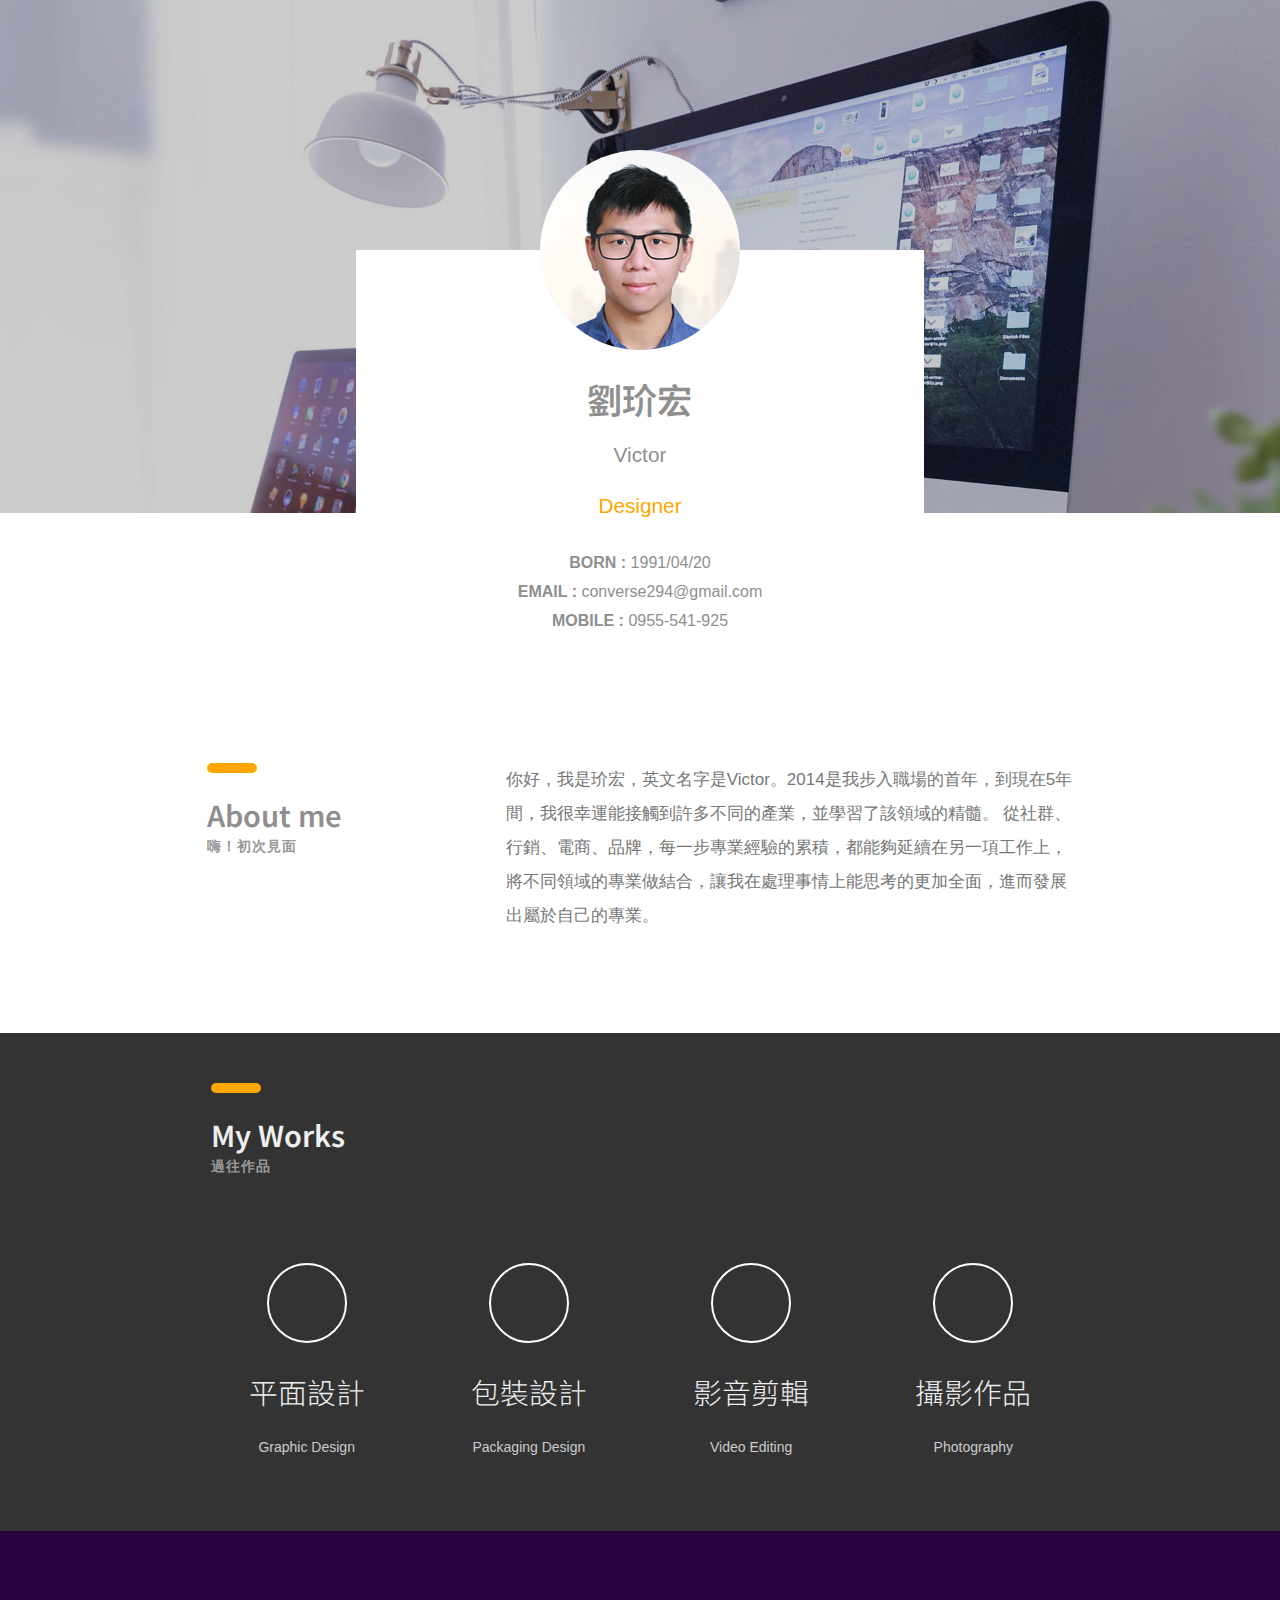
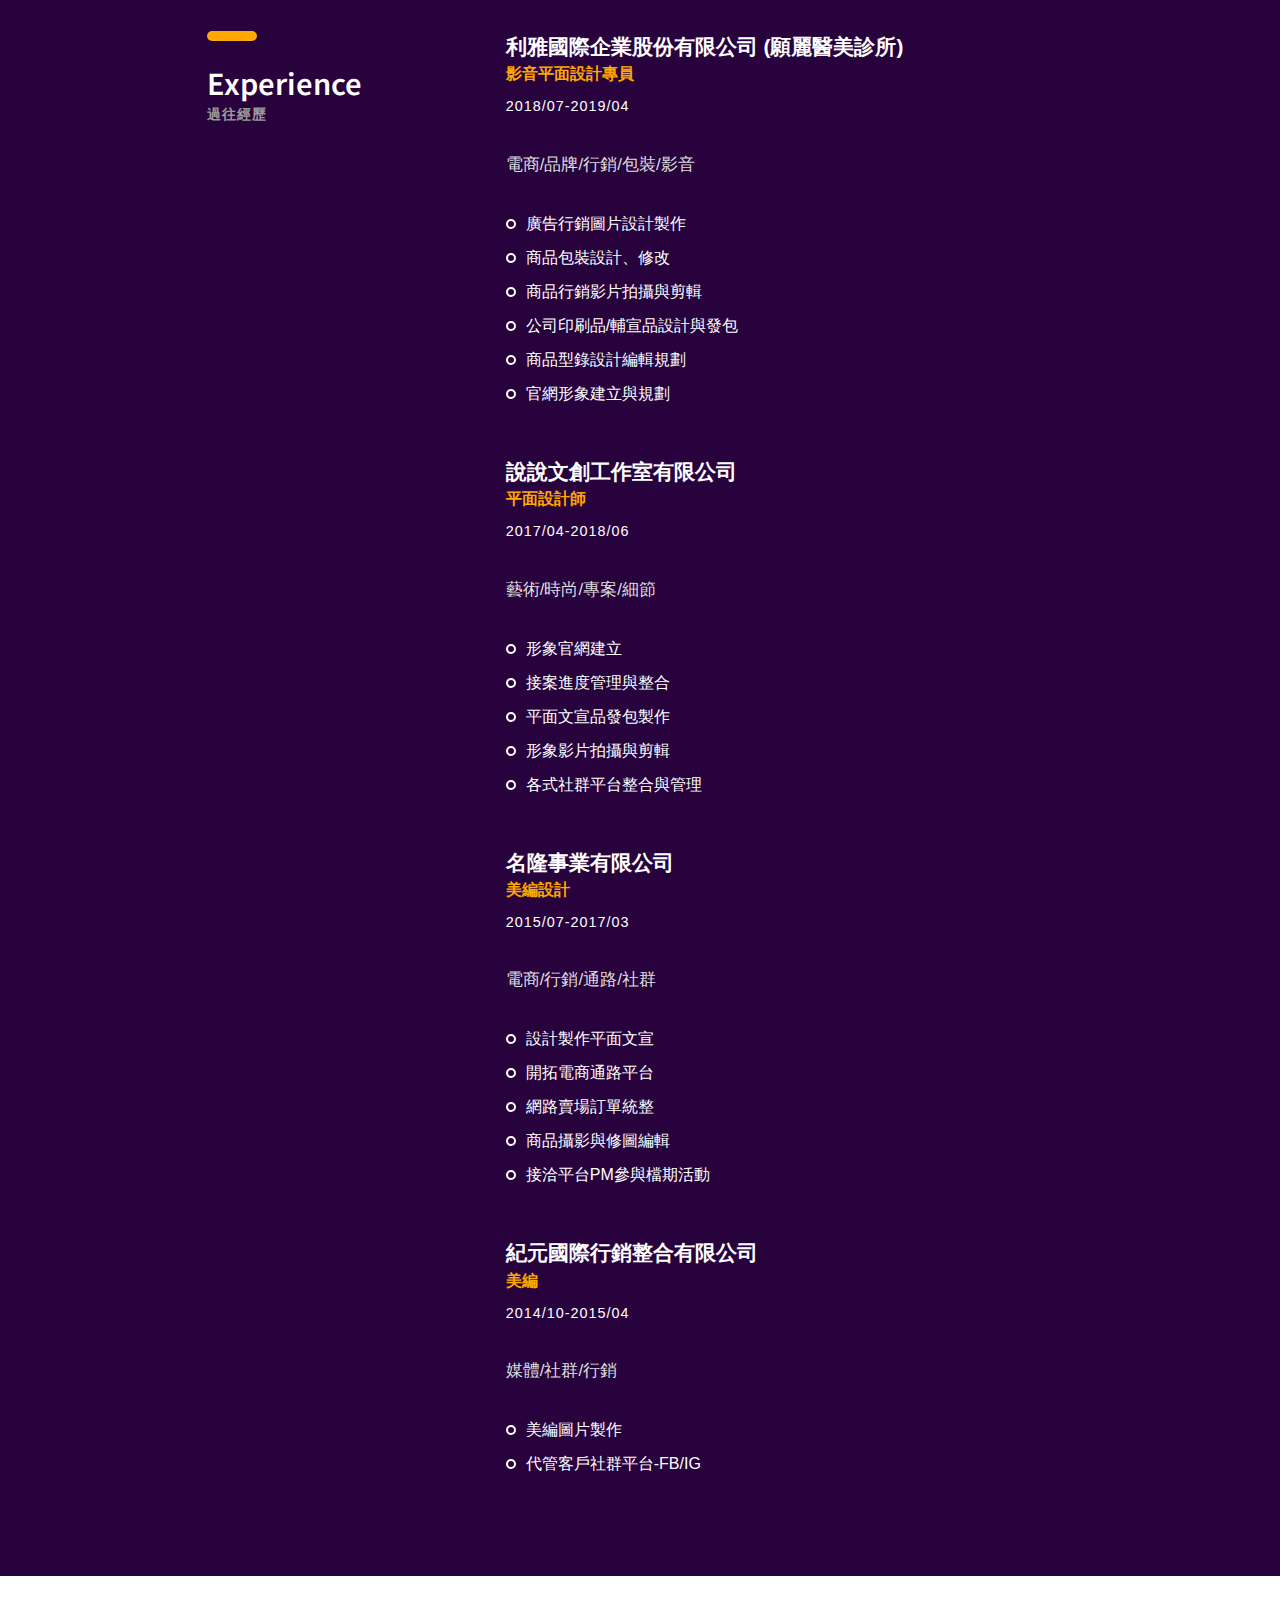
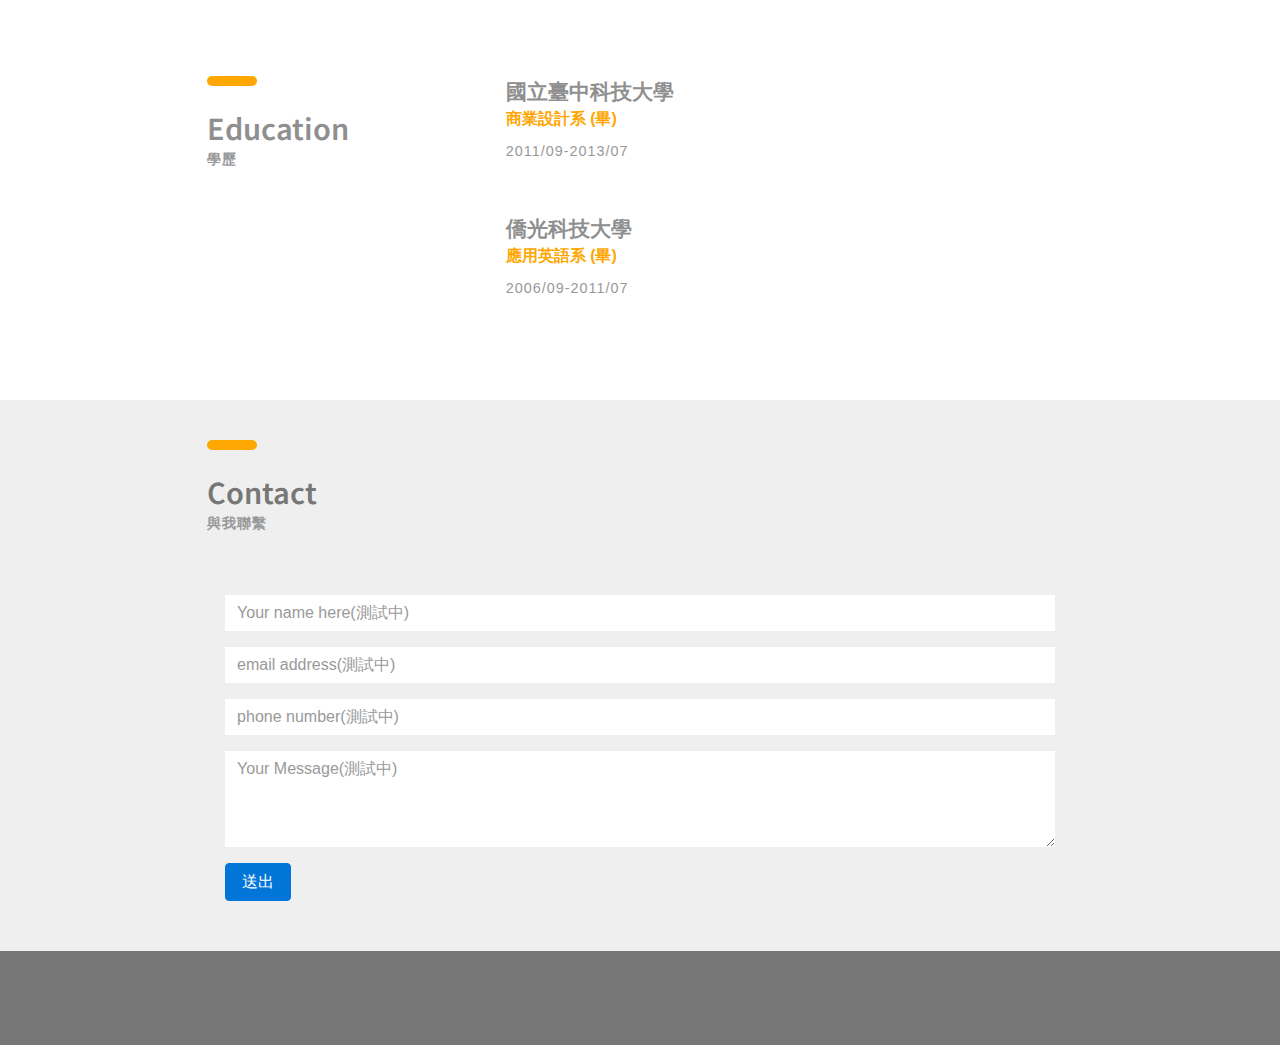
==== commit de54a644: "Update index.html" ====
--- a/index.html
+++ b/index.html
@@ -109,7 +109,7 @@
 		<div class="row skills">
 		<div class="col-md-3 text-center">
 			<div class="icon">
-				<i class="fab fa-accusoft"></i>
+				<i class="fas fa-pencil-ruler"></i>
 			</div>
 			<a href="works.html">
 			<h3>平面設計</h3>
@@ -118,7 +118,7 @@
 			</div>
 		<div class="col-md-3 text-center">
 			<div class="icon">
-				<i class="fab fa-affiliatetheme"></i>
+				<i class="fab fa-codepen"></i>
 			</div>
 			<a href="works.html">
 			<h3>包裝設計</h3>
@@ -127,7 +127,7 @@
 			</div>
 		<div class="col-md-3 text-center">
 			<div class="icon">
-				<i class="fas fa-cannabis"></i>
+				<i class="fas fa-film"></i>
 			</div>
 			<a href="works.html">
 			<h3>影音剪輯</h3>
@@ -137,7 +137,7 @@
 		
 			<div class="col-md-3 text-center">
 			<div class="icon">
-				<i class="fas fa-cannabis"></i>
+				<i class="fas fa-camera-retro"></i>
 			</div>
 			<a href="works.html">
 			<h3>攝影作品</h3>
@@ -265,16 +265,16 @@
 		<div class="col-md">
 		<form class="contact-form">
 		<div class="form-group">
-		<input type="text" class="form-control" placeholder="Your name here">
+		<input type="text" class="form-control" placeholder="Your name here(測試中)">
 		</div>
 		<div class="form-group">
-		<input type="email" class="form-control" placeholder="email address">
+		<input type="email" class="form-control" placeholder="email address(測試中)">
 		</div>
 		<div class="form-group">
-		<input id="telNo" type="tel" class="form-control" placeholder="phone number">
+		<input id="telNo" type="tel" class="form-control" placeholder="phone number(測試中)">
 		</div>
 		<div class="form-group">
-		<textarea class="form-control" rows="4" placeholder="Your Message"></textarea> 
+		<textarea class="form-control" rows="4" placeholder="Your Message(測試中)"></textarea> 
 		</div>
 			<button type="submit" class="btn btn-primary" >送出</button>
 		</form>	
